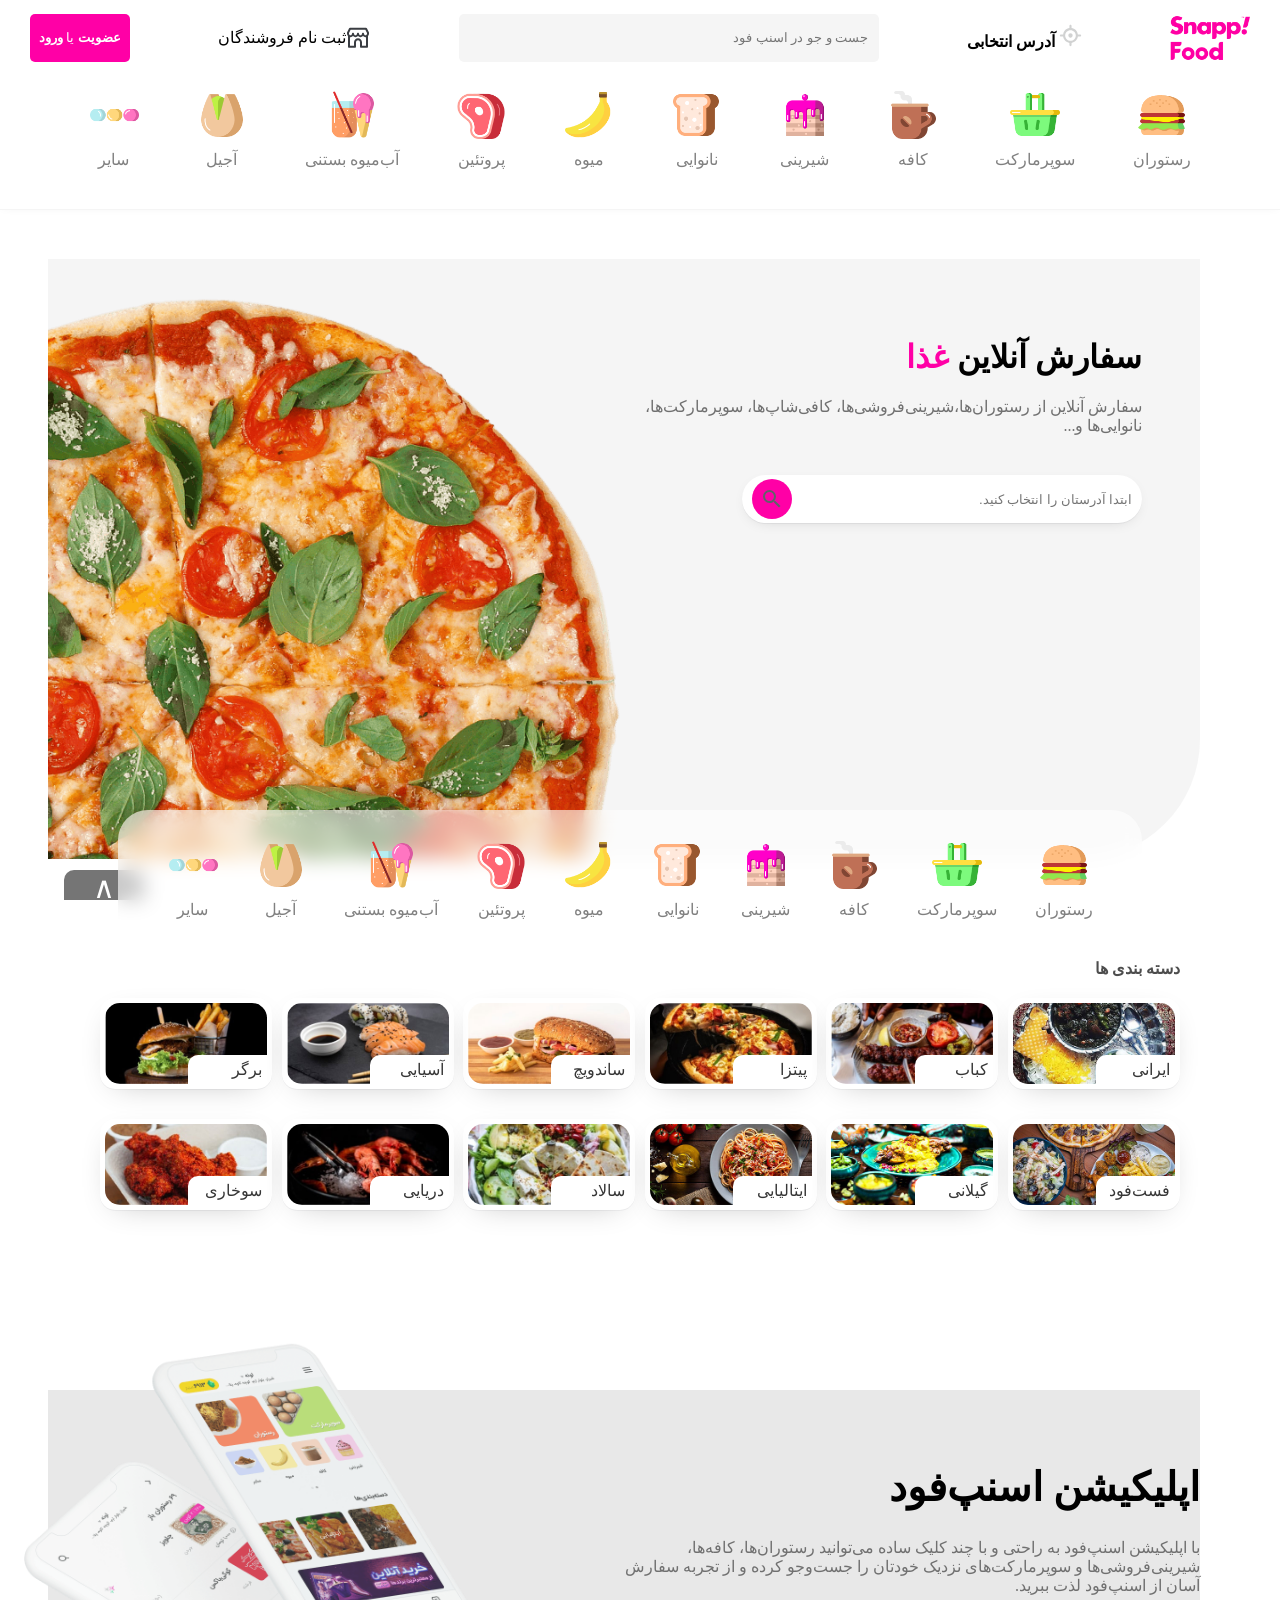
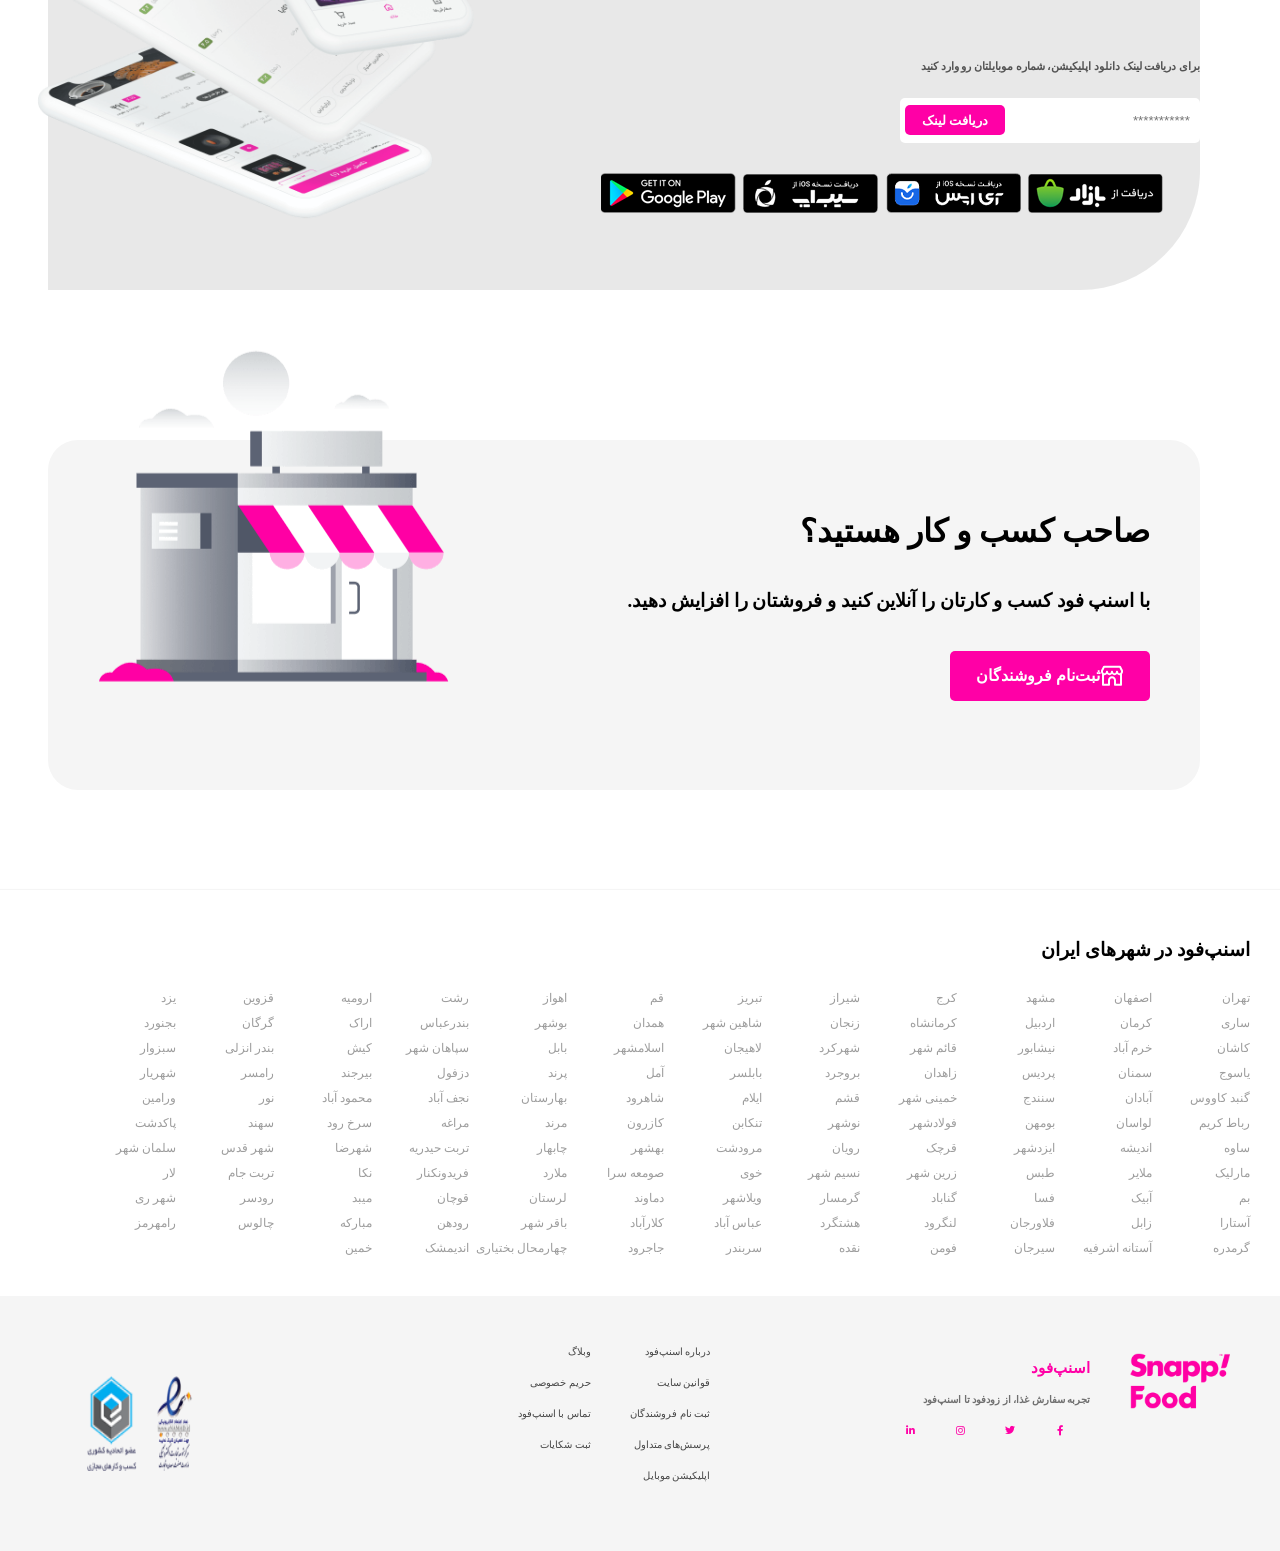
==== website 9/index.html @ 9bc2c4a6 "snap  food" ====
<html>
<head>
    <title>snap food</title>
    <meta charset="UTF-8">
    <meta http-equiv="X-UA-Compatible" content="IE=edge">
    <meta name="keywords" content="food, delivery, resturant, fastfood, fruits, nut, order">
    <meta name="viewport" content="width=device-width, initial-scale=1.0">
    <link type="text/css" rel="stylesheet" href="style.css">
    <link rel="stylesheet" type="text/css" href="https://cdnjs.cloudflare.com/ajax/libs/font-awesome/5.15.1/css/all.min.css">
</head>

<body> 
    <div id="website">
        <!--part one-->
        <div class="header">

            <div class="header-top">
                <a href=""><img src="images/logo.png" style="width: 80px;"></a>

                <div style="align-items: center;">
                    <svg width="23px" height="23px" viewBox="0 0 18 18" fill="rgba(24,28,32,0.2)">
                        <path d="M3.22582 9.83268H1.50008C1.03984 9.83268 0.666748 9.45959 0.666748 8.99935C0.666748 8.53911 1.03984 8.16602 1.50008 8.16602H3.22582C3.59125 5.61127 5.61201 3.59052 8.16675 3.22509V1.49935C8.16675 1.03911 8.53984 0.666016 9.00008 0.666016C9.46032 0.666016 9.83342 1.03911 9.83342 1.49935V3.22509C12.3882 3.59052 14.4089 5.61127 14.7743 8.16602H16.5001C16.9603 8.16602 17.3334 8.53911 17.3334 8.99935C17.3334 9.45959 16.9603 9.83268 16.5001 9.83268H14.7743C14.4089 12.3874 12.3882 14.4082 9.83342 14.7736V16.4993C9.83342 16.9596 9.46032 17.3327 9.00008 17.3327C8.53984 17.3327 8.16675 16.9596 8.16675 16.4993V14.7736C5.61201 14.4082 3.59125 12.3874 3.22582 9.83268ZM9.00008 13.166C11.3013 13.166 13.1667 11.3005 13.1667 8.99935C13.1667 6.69816 11.3013 4.83268 9.00008 4.83268C6.69889 4.83268 4.83342 6.69816 4.83342 8.99935C4.83342 11.3005 6.69889 13.166 9.00008 13.166ZM9.00008 10.666C8.07961 10.666 7.33342 9.91982 7.33342 8.99935C7.33342 8.07887 8.07961 7.33268 9.00008 7.33268C9.92056 7.33268 10.6667 8.07887 10.6667 8.99935C10.6667 9.91982 9.92056 10.666 9.00008 10.666Z"></path>
                    </svg>
                    <b>آدرس انتخابی</b>
                </div>

                <div class="search">
                    <input type="text" placeholder="جست ‌و جو در اسنپ‌ فود">
                </div>

                <div class="request">
                    <svg width="24" height="26" viewBox="0 0 24 26" fill="#3A3D42" xmlns="http://www.w3.org/2000/svg">
                        <path fill-rule="evenodd" clip-rule="evenodd"d="M3.10557 3.22149C3.27497 2.8827 3.62123 2.6687 4 2.6687H19.9987C20.3773 2.6687 20.7235 2.88259 20.893 3.22125L22.8943 7.22124C22.9638 7.36016 23 7.51336 23 7.6687V8.6687C23 9.62235 22.6186 10.4869 22 11.1182V21.6687C22 22.221 21.5523 22.6687 21 22.6687H15C14.4477 22.6687 14 22.221 14 21.6687V17.1687C14 16.0641 13.1046 15.1687 12 15.1687C10.8954 15.1687 10 16.0641 10 17.1687V21.6687C10 22.221 9.55229 22.6687 9 22.6687H3C2.44772 22.6687 2 22.221 2 21.6687V11.1182C1.38141 10.4869 1 9.62235 1 8.6687V7.6687C1 7.51345 1.03615 7.36034 1.10557 7.22149L3.10557 3.22149ZM4 12.1333V20.6687H8V17.1687C8 14.9596 9.79086 13.1687 12 13.1687C14.2091 13.1687 16 14.9596 16 17.1687V20.6687H20V12.1333C19.8367 12.1566 19.6698 12.1687 19.5 12.1687C18.5207 12.1687 17.6353 11.7665 17 11.1182C16.3647 11.7665 15.4793 12.1687 14.5 12.1687C13.5207 12.1687 12.6353 11.7665 12 11.1182C11.3647 11.7665 10.4793 12.1687 9.5 12.1687C8.52065 12.1687 7.63526 11.7665 7 11.1182C6.36474 11.7665 5.47935 12.1687 4.5 12.1687C4.33024 12.1687 4.1633 12.1566 4 12.1333ZM21 7.90491V8.6687C21 9.49713 20.3284 10.1687 19.5 10.1687C18.6716 10.1687 18 9.49713 18 8.6687C18 8.11642 17.5523 7.6687 17 7.6687C16.4477 7.6687 16 8.11642 16 8.6687C16 9.49713 15.3284 10.1687 14.5 10.1687C13.6716 10.1687 13 9.49713 13 8.6687C13 8.11642 12.5523 7.6687 12 7.6687C11.4477 7.6687 11 8.11642 11 8.6687C11 9.49713 10.3284 10.1687 9.5 10.1687C8.67157 10.1687 8 9.49713 8 8.6687C8 8.11642 7.55228 7.6687 7 7.6687C6.44772 7.6687 6 8.11642 6 8.6687C6 9.49713 5.32843 10.1687 4.5 10.1687C3.67157 10.1687 3 9.49713 3 8.6687V7.90477L4.61803 4.6687H19.3808L21 7.90491Z"></path>                        </svg>
                    ثبت‌ نام فروشندگان  
                </div>

                <div class="user">
                    <button>
                        <b>عضویت</b> یا <b>ورود</b>
                    </button>
                </div>
            </div>

            <div class="header-bottom">
                <div class="item">
                    <img src="images/burger.png" alt="burger">
                    <a href=""> رستوران</a>
                </div>

                <div class="item">
                    <img src="images/supermarket.png" alt="supermarket">
                    <a href="">سوپرمارکت</a>
                </div>

                <div class="item">
                    <img src="images/coffee.png" alt="coffee">
                    <a href="">کافه</a>
                </div>

                <div class="item">
                    <img src="images/cake.png" alt="cake">
                    <a href="">شیرینی‌</a>
                </div>

                <div class="item">
                    <img src="images/bread.png" alt="bread">
                    <a href="">نانوایی</a>
                </div>

                <div class="item">
                    <img src="images/fruit.png" alt="fruit">
                    <a href="">میوه</a>
                </div>

                <div class="item">
                    <img src="images/meat.png" alt="protein">
                    <a href="">پروتئین</a>
                </div>

                <div class="item">
                    <img src="images/icecream.png" alt="juice and icecream">
                    <a href="">آب‌میوه‌‌ بستنی</a>
                </div>

                <div class="item">
                    <img src="images/nuts.png" alt="nuts">
                    <a href="">آجیل</a>
                </div>

                <div class="item">
                    <img src="images/others.png" alt="others">
                    <a href="">سایر</a>
                </div>
            </div>
        </div>

        <!--part two-->
        <div class="part-two">

            <div class="part-two-txt">
                <div class="title">
                    <h1> سفارش آنلاین <b style="color: #ff00a6;">غذا</b> </h1>
                </div>

                <div class="description">
                    سفارش آنلاین از رستوران‌ها،‌شیرینی‌فروشی‌ها، کافی‌شاپ‌ها،
                    سوپرمارکت‌ها،‌ نانوایی‌ها و...
                </div>

                <div class="input-address">
                    <input type="text" placeholder="ابتدا آدرستان را انتخاب کنید.">
                    <button class="search-btn">
                        <svg xmlns="http://www.w3.org/2000/svg" width="24" height="24" fill="#5F6368">
                            <path d="M15.5 14h-.79l-.28-.27A6.471 6.471 0 0 0 16 9.5 6.5 6.5 0 1 0 9.5 16c1.61 0 3.09-.59 4.23-1.57l.27.28v.79l5 4.99L20.49 19l-4.99-5zm-6 0C7.01 14 5 11.99 5 9.5S7.01 5 9.5 5 14 7.01 14 9.5 11.99 14 9.5 14z"/>
                        </svg>
                    </button>
                </div>

                <div class="sec header-bottom">
                    <div class="item">
                        <img src="images/burger.png" alt="burger">
                        <a href="">رستوران</a>
                    </div>

                    <div class="item">
                        <img src="images/supermarket.png" alt="supermarket">
                        <a href="">سوپرمارکت</a>
                    </div>

                    <div class="item">
                        <img src="images/coffee.png" alt="coffee">
                        <a href="">کافه</a>
                    </div>

                    <div class="item">
                        <img src="images/cake.png" alt="cake">
                        <a href="">شیرینی‌</a>
                    </div>

                    <div class="item">
                        <img src="images/bread.png" alt="bread">
                        <a href="">نانوایی</a>
                    </div>

                    <div class="item">
                        <img src="images/fruit.png" alt="fruit">
                        <a href="">میوه</a>
                    </div>

                    <div class="item">
                        <img src="images/meat.png" alt="protein">
                        <a href="">پروتئین</a>
                    </div>

                    <div class="item">
                        <img src="images/icecream.png" alt="juice and icecream">
                        <a href="">آب‌میوه‌‌ بستنی</a>
                    </div>

                    <div class="item">
                        <img src="images/nuts.png" alt="nuts">
                        <a href="">آجیل</a>
                    </div>

                    <div class="item">
                        <img src="images/others.png" alt="others">
                        <a href="">سایر</a>
                    </div>
                </div>
            </div>
            
            <div class="part-two-pic">
                <img src="images/pizza.png">
            </div>

        </div>

        <!--part three-->
        <div>
            <div class="category"> <b>دسته بندی ها </b> </div>

            <div class="food-menu">

                <a href="#" class="food">
                    <img src="images/website_image_irani_1.jpeg" alt="irani">
                    <div class="food-name"> ایرانی </div>
                </a>
            
                <a href="#" class="food">
                    <img src="images/website_image_kebab_1.jpeg" alt="kebab">
                    <div class="food-name"> کباب </div>
                </a>
            
                <a href="#" class="food">
                    <img src="images/website_image_pizza_1.jpeg" alt="pizza">
                    <div class="food-name"> پیتزا </div>
                </a>
            
                <a href="#" class="food">
                    <img src="images/website_image_sandwich_1.jpeg" alt="sandwich">
                    <div class="food-name"> ساندویچ </div>
                </a>
            
                <a href="#" class="food">
                    <img src="images/website_image_asian_1.jpeg" alt="asian">
                    <div class="food-name"> آسیایی </div>
                </a>
            
                <a href="#" class="food">
                    <img src="images/website_image_burger_1.jpeg" alt="burger">
                    <div class="food-name"> برگر </div>
                </a>
            
                <a href="#" class="food">
                    <img src="images/website_image_fastfood_1.jpeg" alt="fastfood">
                    <div class="food-name"> فست‌فود </div>
                </a>
            
                <a href="#" class="food">
                    <img src="images/website_image_gilani_1.jpeg" alt="gilani">
                    <div class="food-name"> گیلانی </div>
                </a>
            
                <a href="#" class="food">
                    <img src="images/website_image_italy_1.jpeg" alt="italy">
                    <div class="food-name"> ایتالیایی </div>
                </a>

                <a href="#" class="food">
                    <img src="images/website_image_salad_1.jpeg" alt="salad">
                    <div class="food-name"> سالاد </div>
                </a>

                <a href="#" class="food">
                    <img src="images/website_image_seafood_1.jpeg" alt="seafood">
                    <div class="food-name"> دریایی </div>
                </a>

                <a href="#" class="food">
                    <img src="images/website_image_sokhari_1.jpeg" alt="sokhari">
                    <div class="food-name"> سوخاری </div>
                </a>

        </div>
        </div>

        <!--part four-->
        <div class="part-four">

            <div class="part-four-info">
                <div>
                    <h1 style="font-size: 40px;"> اپلیکیشن اسنپ‌فود </h1>
                </div>

                <div class="description">
                    با اپلیکیشن اسنپ‌فود به راحتی و با چند کلیک ساده می‌توانید رستوران‌ها، کافه‌ها، شیرینی‌فروشی‌ها و
                    سوپرمارکت‌های نزدیک خودتان را جست‌و‌جو کرده و از تجربه سفارش آسان از اسنپ‌فود لذت ببرید.
                </div>

                <div class="input-phone">
                    <h6 style="color: rgb(82, 82, 82);"> <b>برای دریافت لینک دانلود اپلیکیشن، شماره موبایلتان رو وارد کنید</b> </h6>
                    <div class="phone-number">
                        <input type="text" placeholder="***********">
                        <button class="link-btn">
                            <b> دریافت لینک </b>
                        </button>
                    </div>
                </div>

                <div class="download-from">
                    <a href="#"><img src="images/bazaar.png"></a>
                    <a href="#"><img src="images/iapps.png"></a>
                    <a href="#"><img src="images/siib.png"></a>
                    <a href="#"><img src="images/googleplay.png"></a>
                </div>
            </div>

            <div class="phone-pic">
                <img src="images/img_app_mockup.png">
            </div>

        </div>
  
        <!--part five-->
        <div class="part-five">
            <div class="part-five-info">
                <h1> صاحب کسب و کار هستید؟ </h1>
                <h3> با اسنپ فود کسب و کارتان را آنلاین کنید و فروشتان را افزایش دهید. </h3>
                <button>
                    <svg width="24" height="26" viewBox="0 0 24 26" fill="#fff" xmlns="http://www.w3.org/2000/svg">
                        <path fill-rule="evenodd" clip-rule="evenodd"
                            d="M3.10557 3.22149C3.27497 2.8827 3.62123 2.6687 4 2.6687H19.9987C20.3773 2.6687 20.7235 2.88259 20.893 3.22125L22.8943 7.22124C22.9638 7.36016 23 7.51336 23 7.6687V8.6687C23 9.62235 22.6186 10.4869 22 11.1182V21.6687C22 22.221 21.5523 22.6687 21 22.6687H15C14.4477 22.6687 14 22.221 14 21.6687V17.1687C14 16.0641 13.1046 15.1687 12 15.1687C10.8954 15.1687 10 16.0641 10 17.1687V21.6687C10 22.221 9.55229 22.6687 9 22.6687H3C2.44772 22.6687 2 22.221 2 21.6687V11.1182C1.38141 10.4869 1 9.62235 1 8.6687V7.6687C1 7.51345 1.03615 7.36034 1.10557 7.22149L3.10557 3.22149ZM4 12.1333V20.6687H8V17.1687C8 14.9596 9.79086 13.1687 12 13.1687C14.2091 13.1687 16 14.9596 16 17.1687V20.6687H20V12.1333C19.8367 12.1566 19.6698 12.1687 19.5 12.1687C18.5207 12.1687 17.6353 11.7665 17 11.1182C16.3647 11.7665 15.4793 12.1687 14.5 12.1687C13.5207 12.1687 12.6353 11.7665 12 11.1182C11.3647 11.7665 10.4793 12.1687 9.5 12.1687C8.52065 12.1687 7.63526 11.7665 7 11.1182C6.36474 11.7665 5.47935 12.1687 4.5 12.1687C4.33024 12.1687 4.1633 12.1566 4 12.1333ZM21 7.90491V8.6687C21 9.49713 20.3284 10.1687 19.5 10.1687C18.6716 10.1687 18 9.49713 18 8.6687C18 8.11642 17.5523 7.6687 17 7.6687C16.4477 7.6687 16 8.11642 16 8.6687C16 9.49713 15.3284 10.1687 14.5 10.1687C13.6716 10.1687 13 9.49713 13 8.6687C13 8.11642 12.5523 7.6687 12 7.6687C11.4477 7.6687 11 8.11642 11 8.6687C11 9.49713 10.3284 10.1687 9.5 10.1687C8.67157 10.1687 8 9.49713 8 8.6687C8 8.11642 7.55228 7.6687 7 7.6687C6.44772 7.6687 6 8.11642 6 8.6687C6 9.49713 5.32843 10.1687 4.5 10.1687C3.67157 10.1687 3 9.49713 3 8.6687V7.90477L4.61803 4.6687H19.3808L21 7.90491Z">
                        </path>
                    </svg>
                    <h3> ثبت‌نام فروشندگان </h3>
                </button>
            </div>

            <div class="part-five-pic">
                <img src="images/vendor_pic.png">
            </div>
        </div>

        <!--part six-->
        <div class="part-six">
            <div class="part-six-title">
                <h3> اسنپ‌فود در شهرهای ایران </h3>
            </div>

            <div class="cities">
                <a href="#" class="city">تهران</a>
                <a href="#" class="city">اصفهان</a>
                <a href="#" class="city">مشهد</a>
                <a href="#" class="city">کرج</a>
                <a href="#" class="city">شیراز</a>
                <a href="#" class="city">تبریز</a>
                <a href="#" class="city">قم</a>
                <a href="#" class="city">اهواز</a>
                <a href="#" class="city">رشت</a>
                <a href="#" class="city">ارومیه</a>
                <a href="#" class="city">قزوین</a>
                <a href="#" class="city">یزد</a>
                <a href="#" class="city">ساری</a>
                <a href="#" class="city">کرمان</a>
                <a href="#" class="city">اردبیل</a>
                <a href="#" class="city">کرمانشاه</a>
                <a href="#" class="city">زنجان</a>
                <a href="#" class="city">شاهین شهر</a>
                <a href="#" class="city">همدان</a>
                <a href="#" class="city">بوشهر</a>
                <a href="#" class="city">بندرعباس</a>
                <a href="#" class="city">اراک</a>
                <a href="#" class="city">گرگان</a>
                <a href="#" class="city">بجنورد</a>
                <a href="#" class="city">کاشان</a>
                <a href="#" class="city">خرم آباد</a>
                <a href="#" class="city">نیشابور</a>
                <a href="#" class="city">قائم‌ شهر</a>
                <a href="#" class="city">شهرکرد</a>
                <a href="#" class="city">لاهیجان</a>
                <a href="#" class="city">اسلامشهر</a>
                <a href="#" class="city">بابل</a>
                <a href="#" class="city">سپاهان شهر</a>
                <a href="#" class="city">کیش</a>
                <a href="#" class="city">بندر انزلی</a>
                <a href="#" class="city">سبزوار</a>
                <a href="#" class="city">یاسوج</a>
                <a href="#" class="city">سمنان</a>
                <a href="#" class="city">پردیس</a>
                <a href="#" class="city">زاهدان</a>
                <a href="#" class="city">بروجرد</a>
                <a href="#" class="city">بابلسر</a>
                <a href="#" class="city">آمل</a>
                <a href="#" class="city">پرند</a>
                <a href="#" class="city">دزفول</a>
                <a href="#" class="city">بیرجند</a>
                <a href="#" class="city">رامسر</a>
                <a href="#" class="city">شهریار</a>
                <a href="#" class="city">گنبد کاووس</a>
                <a href="#" class="city">آبادان</a>
                <a href="#" class="city">سنندج</a>
                <a href="#" class="city">خمینی شهر</a>
                <a href="#" class="city">قشم</a>
                <a href="#" class="city">ایلام</a>
                <a href="#" class="city">شاهرود</a>
                <a href="#" class="city">بهارستان</a>
                <a href="#" class="city">نجف آباد</a>
                <a href="#" class="city">محمود آباد</a>
                <a href="#" class="city">نور</a>
                <a href="#" class="city">ورامین</a>
                <a href="#" class="city">رباط کریم</a>
                <a href="#" class="city">لواسان</a>
                <a href="#" class="city">بومهن</a>
                <a href="#" class="city">فولادشهر</a>
                <a href="#" class="city">نوشهر</a>
                <a href="#" class="city">تنکابن</a>
                <a href="#" class="city">کازرون</a>
                <a href="#" class="city">مرند</a>
                <a href="#" class="city">مراغه</a>
                <a href="#" class="city">سرخ رود</a>
                <a href="#" class="city">سهند</a>
                <a href="#" class="city">پاکدشت</a>
                <a href="#" class="city">ساوه</a>
                <a href="#" class="city">اندیشه</a>
                <a href="#" class="city">ایزدشهر</a>
                <a href="#" class="city">قرچک</a>
                <a href="#" class="city">رویان</a>
                <a href="#" class="city">مرودشت</a>
                <a href="#" class="city">بهشهر</a>
                <a href="#" class="city">چابهار</a>
                <a href="#" class="city">تربت حیدریه</a>
                <a href="#" class="city">شهرضا</a>
                <a href="#" class="city">شهر قدس</a>
                <a href="#" class="city">سلمان شهر</a>
                <a href="#" class="city">مارلیک</a>
                <a href="#" class="city">ملایر</a>
                <a href="#" class="city">طبس</a>
                <a href="#" class="city">زرین شهر</a>
                <a href="#" class="city">نسیم شهر</a>
                <a href="#" class="city">خوی</a>
                <a href="#" class="city">صومعه سرا</a>
                <a href="#" class="city">ملارد</a>
                <a href="#" class="city">فریدونکنار</a>
                <a href="#" class="city">نکا</a>
                <a href="#" class="city">تربت جام</a>
                <a href="#" class="city">لار</a>
                <a href="#" class="city">بم</a>
                <a href="#" class="city">آبیک</a>
                <a href="#" class="city">فسا</a>
                <a href="#" class="city">گناباد</a>
                <a href="#" class="city">گرمسار</a>
                <a href="#" class="city">ویلاشهر</a>
                <a href="#" class="city">دماوند</a>
                <a href="#" class="city">لرستان</a>
                <a href="#" class="city">قوچان</a>
                <a href="#" class="city">میبد</a>
                <a href="#" class="city">رودسر</a>
                <a href="#" class="city">شهر ری</a>
                <a href="#" class="city">آستارا</a>
                <a href="#" class="city">زابل</a>
                <a href="#" class="city">فلاورجان</a>
                <a href="#" class="city">لنگرود</a>
                <a href="#" class="city">هشتگرد</a>
                <a href="#" class="city">عباس آباد</a>
                <a href="#" class="city">کلارآباد</a>
                <a href="#" class="city">باقر شهر</a>
                <a href="#" class="city">رودهن</a>
                <a href="#" class="city">مبارکه</a>
                <a href="#" class="city">چالوس</a>
                <a href="#" class="city">رامهرمز</a>
                <a href="#" class="city">گرمدره</a>
                <a href="#" class="city">آستانه اشرفیه</a>
                <a href="#" class="city">سیرجان</a>
                <a href="#" class="city">فومن</a>
                <a href="#" class="city">نقده</a>
                <a href="#" class="city">سربندر</a>
                <a href="#" class="city">جاجرود</a>
                <a href="#" class="city">چهارمحال بختیاری</a>
                <a href="#" class="city">اندیمشک</a>
                <a href="#" class="city">خمین</a>
            </div>
        </div>

        <!--part seven-->
        <footer>
            <div class="footer-one">
                <div id="logo">
                    <img src="images/logo.png" width="100px">
                </div>
                <div class="social-links">
                    <h2>اسنپ‌فود</h2>
                    <h4 style="margin-top: 5px; margin-bottom: 20px;">تجربه سفارش غذا، از زودفود تا اسنپ‌فود</h4>
                    <div style="display: flex;">
                        <a href="#"><i class="fab fa-facebook-f"></i></a>
                        <a href="#"><i class="fab fa-twitter"></i></a>
                        <a href="#"><i class="fab fa-instagram"></i></a>
                        <a href="#"><i class="fab fa-linkedin-in"></i></a>
                    </div>
                </div>
            </div>

            <div class="footer-two">
                <a href="#" class="footer-item">درباره اسنپ‌فود</a>
                <a href="#" class="footer-item">وبلاگ</a>
                <a href="#" class="footer-item">قوانین سایت</a>
                <a href="#" class="footer-item">حریم خصوصی</a>
                <a href="#" class="footer-item">ثبت نام فروشندگان</a>
                <a href="#" class="footer-item">تماس با اسنپ‌فود</a>
                <a href="#" class="footer-item">پرسش‌های متداول</a>
                <a href="#" class="footer-item">ثبت شکایات</a>
                <a href="#" class="footer-item">اپلیکیشن موبایل</a>
            </div>

            <div class="footer-three">
                <img src="images/enamad.png">
                <img src="images/senf.png">
            </div>
        </footer>


        <div class="scroll">
            <span class="material-icons"> &#8743; </span>
        </div>
       
    </div>
</body>
---- website 9/style.css ----
@import url('https://fonts.googleapis.com/css2?family=Poppins:wght@300;400;500;600;700&display=swap');

body
{
    margin: 0;
    background-color:white;
    direction: rtl;
}

a
{
    display: block;
	text-decoration: none;
}

.website
{
    display: flex;
    flex-direction: column;
    align-items: center;
    width: 100%;
}

/* part one */

.header
{
    display: flex;
    flex-direction: column;
    width: 100%;
    box-shadow: whitesmoke 0px 1px 0px, whitesmoke 0px 2px 8px -2px;
    box-sizing: border-box;
    padding: 10px 30px;
}

.header-top
{
    display: flex;
    justify-content: space-between;
    align-items: center;
    width: 100%;
    height: 50px;
    flex-wrap: wrap;
}

.search input
{
    width: 420px;
    height: 48px;
    border: 0;
    border-radius: 5px;
    background-color: #f5f5f5;
    box-sizing: border-box;
    padding: 10px;
}

.request
{
    display: flex;
    align-items: center;
}

.user button
{
    width: 100px;
    background-color: #ff00a6;
    color: white;
    border: 0;
    border-radius: 5px;
    height: 48px;
}

.header-bottom
{
    display: flex;
    flex-wrap: wrap;
    justify-content: space-around;
    padding: 30px;
    color: grey;
}

.header-bottom a
{
    margin: 0px;
    color: gray;
}

.item
{
    display: flex;
    flex-direction: column;
    align-items: center;
}

.item img
{
    width: 50px;
    margin-bottom: 10px;
}

/* part two */

.part-two
{
    display: flex;
    width: 90%;
    height: 600px;
    justify-content: flex-end;
    background-color: #f5f5f5f5;
    border-radius: 0 0 120px 0;
    margin-top: 50px;
    margin-right: 80px;
    overflow: hidden;
}

.part-two-pic
{
    display: flex;
    width: 50%;
}

.sec
{
    width: 80%;
    height: 140px;
    background-color: rgba(255, 255, 255, 0.6);
    z-index: 1;
    position: absolute;
    top: 90%;
    border-radius: 30px;
    backdrop-filter: blur(10px);
   -webkit-backdrop-filter: blur(10px);
    box-sizing: border-box;
}

.part-two-txt
{
    display: flex;
    width: 50%;
    height: 100%;
    align-items: flex-start;
    flex-direction: column;
    justify-content: flex-start;
    margin-right: 5%;
    margin-top: 5%;
}

.part-two-pic img
{  margin-top: 30px; }

.part-two-txt .description
{
    color: #707070;
    margin-bottom: 40px;
}

.input-address
{
    display: flex;
    width: 100%;
    align-items: center;
}

.input-address input
{
    width: 400px;
    height: 48px;
    border: 0;
    border-radius: 24px;
    background-color: #fff;
    box-sizing: border-box;
    padding: 10px;
    margin-left: -50px;
    box-shadow: rgb(58 61 66 / 6%) 0px 1px 0px, rgb(0 0 0 / 20%) 0px 4px 16px -8px;
}

.search-btn
{
    width: 40px;
    height: 40px;
    background-color: #ff00a6;
    color: white;
    border: 0px;
    border-radius: 20px;
    padding: 8px;
}

/* part three */

.category
{
    color: rgb(77, 77, 77);
    padding-top: 100px;
    padding-right: 100px;
    padding-bottom: 20px;
}

.food-menu
{
    display: flex;
    flex-wrap: wrap;
    padding: 100px;
    padding-top: 0px;
    justify-content: space-between;
}

.food-menu .food
{
    display: flex;
    width: 15%;
    position: relative;
    padding: 5px;
    border-radius: 15px;
    margin-bottom: 30px;
    box-shadow: rgb(58 61 66 / 6%) 0px 1px 0px, rgb(0 0 0 / 30%) 0px 8px 32px -16px;
}

.food-menu .food-name
{
    color: rgb(54, 54, 54);
    display: flex;
    justify-content: space-between;
    text-align: center;
    width: 40%;
    position: absolute;
    bottom: 5px;
    padding: 5px;
    background-color:white;
    border-radius: 10px 0 10px 0;
}

.food-menu .food img
{
    width: 100%;
    border-radius: 15px;
}

/* part four */

.part-four
{
    display: flex;
    width: 90%;
    height: 500px;
    justify-content: flex-end;
    background-color: rgba(228, 228, 228, 0.829);
    border-radius: 0 0 120px 0;
    margin-right: 80px;
    margin-top: 50px;
}

.phone-pic
{
    width: 50%;
}

.phone-pic img
{
    transform: translateY(-30%);
    width: 450px;
    margin-right: 150px;
    margin-top: 55px;
}

.part-four-info
{
    display: flex;
    width: 50%;
    height: 100%;
    align-items: flex-start;
    flex-direction: column;
    justify-content: center;
    margin-right: 5%;
}

.part-four-info .description
{
    color: #707070;
    margin-bottom: 40px;  
    word-wrap: break-word;
}

.phone-number
{
    display: flex;
}


.input-phone input
{
    width: 300px;
    height: 45px;
    border: 0;
    border-radius: 5px;
    background-color: white;
    box-sizing: border-box;
    padding: 10px;
    margin-left: -105px;
}

.part-four .link-btn
{
    width: 100px;
    height: 30px;
    background-color: #ff00a6;
    color: white;
    border: 0px;
    border-radius: 5px;
    padding: 5px;
    margin-top: 7px;
}

.input-phone
{
    display: flex;
    width: 100%;
    flex-direction: column;
}

.input-phone span
{
    margin-top: 30px;
    display: flex;
    align-items: center;
}

.download-from
{
    display: flex;
    width: 100%;
    justify-content:space-evenly;
    margin: 30px;
}

/* part five */

.part-five
{
    display: flex;
    width: 90%;
    background-color: rgb(245, 245, 245);
    height: 350px;
    padding: 50px;
    border-radius: 30px;
    box-sizing: border-box;
    margin: 100px;
    margin-right: 80px;
    margin-top: 150px;

}

.part-five-info
{
    display: flex;
    flex-direction: column;
    width: 50%;
}

.part-five-info button
{
    display: flex;
    align-items: center;
    justify-content: center;
    border: 0;
    border-radius: 5px;
    width: 200px;
    height: 50px;
    background-color: #ff00a6;
    color:white;
    margin-top: 20px;
}

.part-five-pic
{
    width: 50%;
    text-align: left;
}

.part-five-pic img
{
    transform: translateY(-30%);
    margin-top: -40px;
}

/* part six */

.part-six
{
    display: flex;
    flex-direction: column;
    padding: 30px;
    box-shadow: whitesmoke 0px 1px 1px 2px;
}

.part-six h3
{
    margin-bottom: 30px;
}

.cities
{
    display: flex;
    align-items: center;
    justify-content: flex-start;
    flex-wrap: wrap;
}

.city
{
    font-size: 12px;
    color: #9d9d9d;
    width: 8%;
    padding-bottom: 10px;
}

/* part seven */

footer
{
    display: flex;
    width: 100%;
    background-color: #f5f5f5;
    color: #707070;
    font-size: 10px;
}

.footer-one
{
    display: flex;
    flex-direction: row;
    width: 33%;
    padding: 50px;
}

.social-links
{
    display: flex;
    flex-direction: column;
    width: 70%;
    padding-right: 40px;
}

.social-links h2
{
    color: #ff00a6;
}

.social-links a
{
	display: inline-block;
	height: 40px;
	width: 40px;
	margin:0 10px 10px 0;
	text-align: center;
	line-height: 40px;
	border-radius: 50%;
	color: #ff00a6;
	transition: all 0.5s ease;
}

.social-links a:hover
{
    color: white;
	background-color: #ff00a6;
    opacity: 0.5;
}

.footer-two
{
    display: flex;
    width: 33%;
    padding: 50px;
    margin-right: 80px;
    flex-wrap: wrap;
}

.footer-item
{
    color: rgb(70, 70, 70);
    width: 48%;
    margin-bottom: 20px;
}

.footer-three
{
    display: flex;
    width: 33.33%;
    padding: 80px;
    justify-content: flex-end;
}

.footer-three img
{
    width: 25%;
}

.scroll
{
    width: 80px;
    height: 30px;
    position: fixed;
    background-color:rgb(117, 117, 117);
    bottom: 0;
    left: 5%;
    border-radius: 10px 10px 0 0px;
    color: #fff;
    font-size: 30px;
    text-align: center;
}

/* responsive */

@media (max-width: 645px) {

    .header-top
    {
        display: none;
    }
    
    .header-bottom , .sec
    {
        height: 200px;
        top: 95%
    }

    .food-menu .food
    {
        width: 40%;
    }

    .part-four .phone-pic  ,   .part-five-pic ,    .download-from
    {
        display: none;
    }

    .part-six-title
    {
        text-align: center;
    }

    .city
    {
        width: 20%;
        text-align: center;
    }

    .footer-one #logo
    {
        display: none;
    }

    .footer-one
    {
        text-align: center;
    }

    .social-links a
    {
        width: 20px;
        height: 20px;
	    margin:0 5px 5px 0;
        line-height: 20px;
    }

    .footer-two .footer-item
    {
        width: 100%;
    }

    .footer-three img
    {
        display: none;;
    }
}
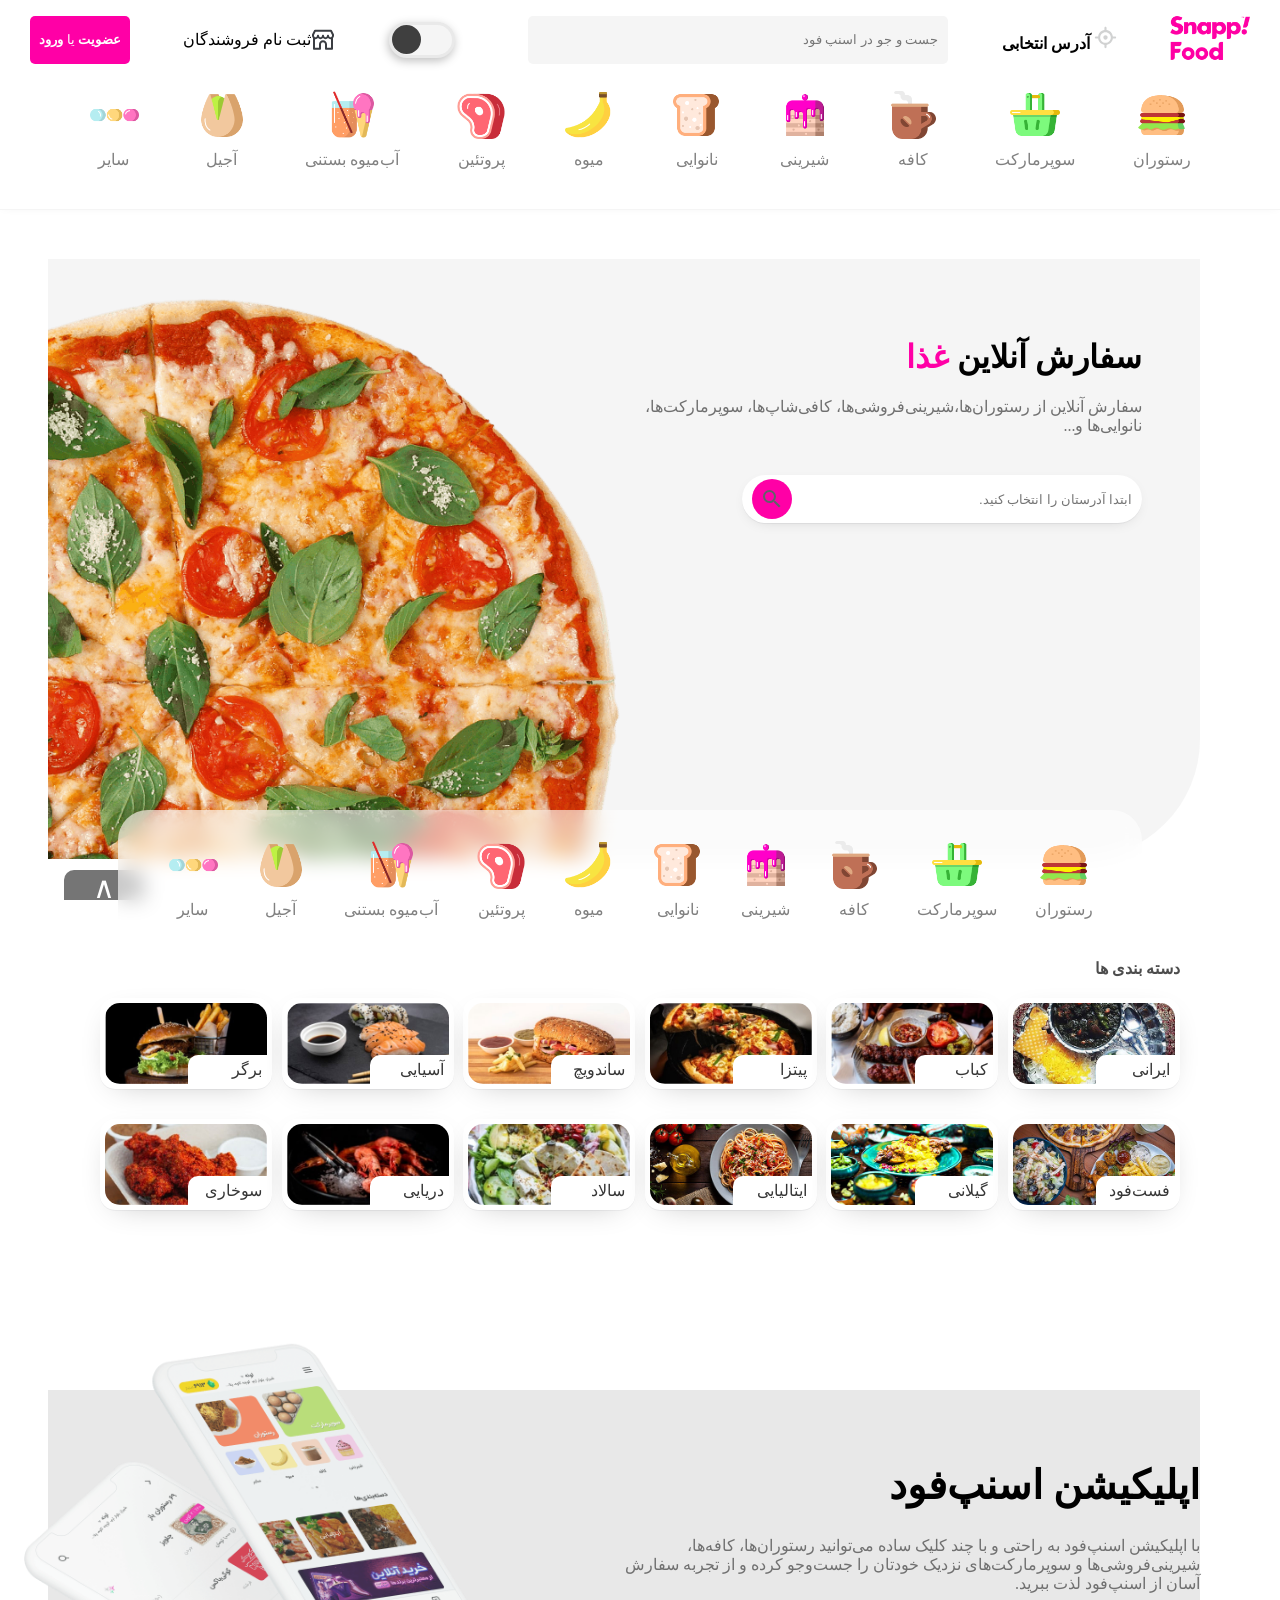
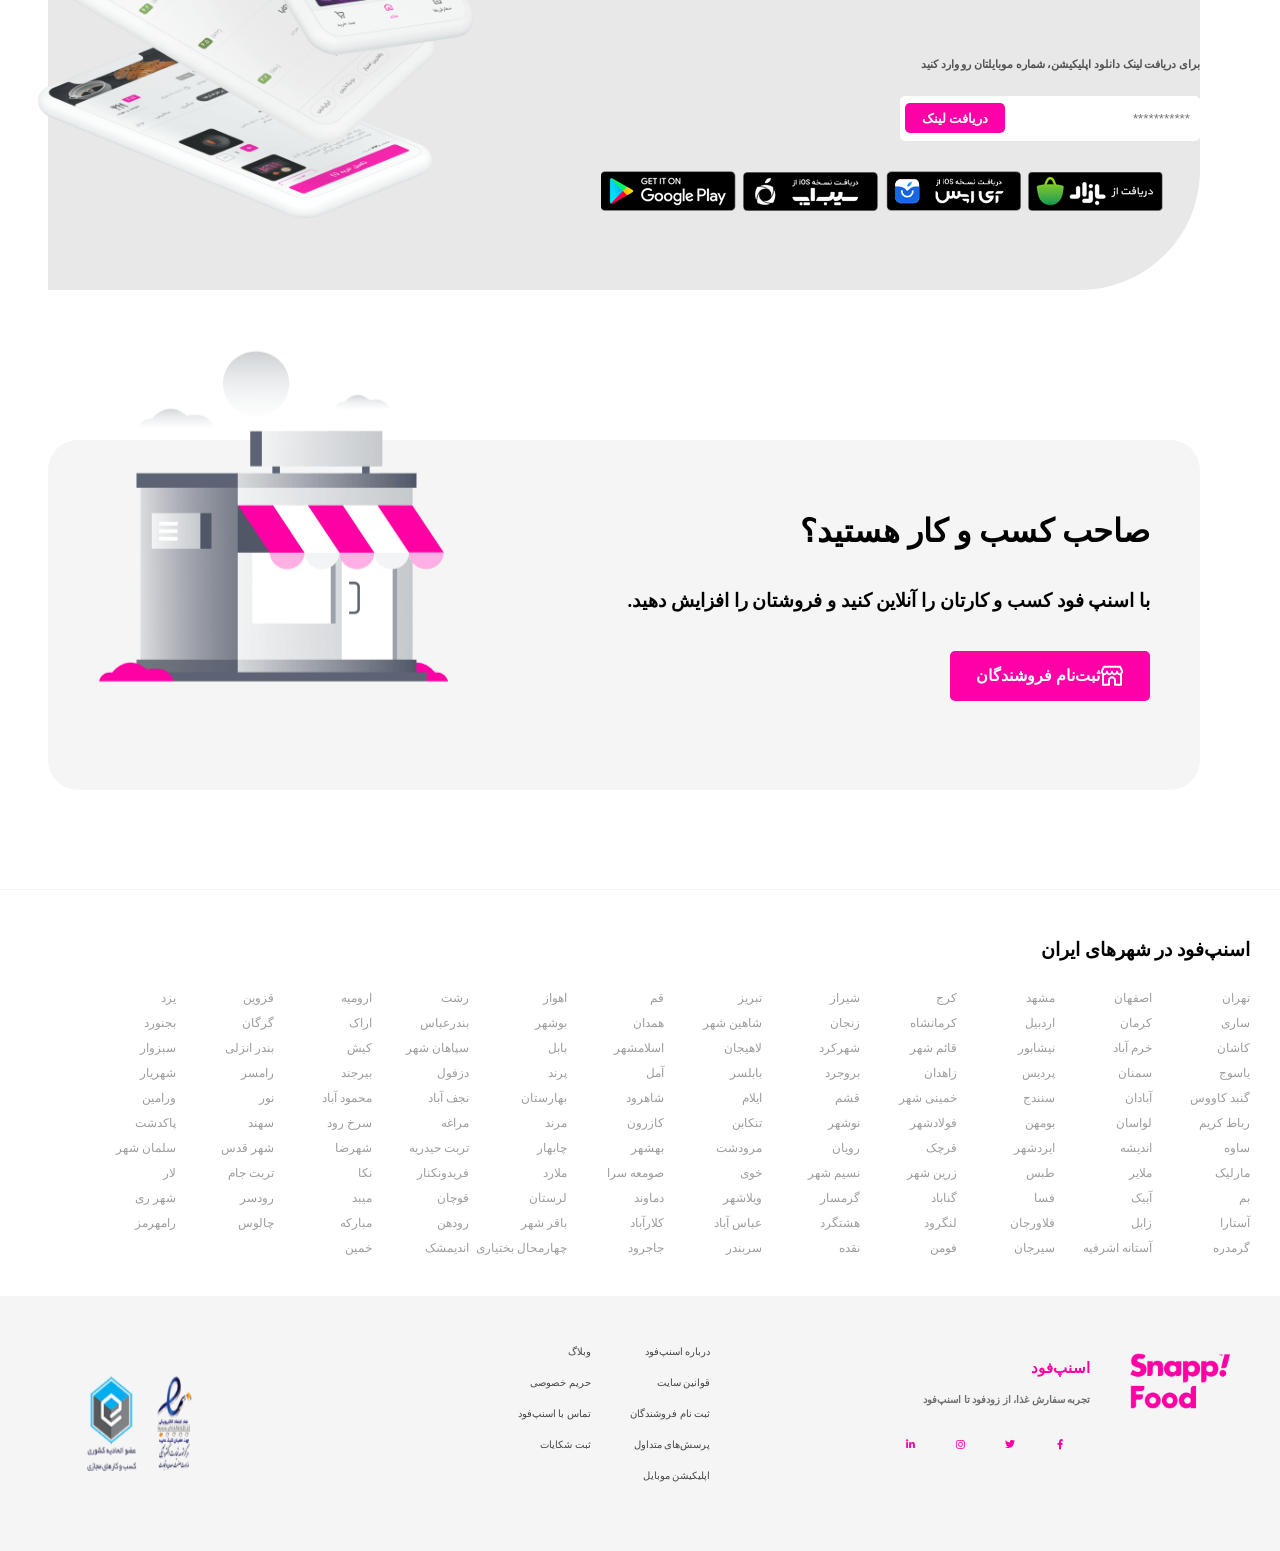
==== commit 2eb85ad7: "update" ====
--- a/website 9/index.html
+++ b/website 9/index.html
@@ -1,11 +1,11 @@
-<html>
+<!DOCTYPE html>
 <head>
     <title>snap food</title>
     <meta charset="UTF-8">
     <meta http-equiv="X-UA-Compatible" content="IE=edge">
     <meta name="keywords" content="food, delivery, resturant, fastfood, fruits, nut, order">
     <meta name="viewport" content="width=device-width, initial-scale=1.0">
-    <link type="text/css" rel="stylesheet" href="style.css">
+    <link type="text/css" rel="stylesheet" href="t9Style.css">
     <link rel="stylesheet" type="text/css" href="https://cdnjs.cloudflare.com/ajax/libs/font-awesome/5.15.1/css/all.min.css">
 </head>
 
@@ -27,6 +27,10 @@
                 <div class="search">
                     <input type="text" placeholder="جست ‌و جو در اسنپ‌ فود">
                 </div>
+
+                <div class="btn1_container">
+                    <span class="one"></span>
+                  </div>
 
                 <div class="request">
                     <svg width="24" height="26" viewBox="0 0 24 26" fill="#3A3D42" xmlns="http://www.w3.org/2000/svg">
@@ -483,4 +487,28 @@
         </div>
        
     </div>
+
+
+    <script>
+        var wb = document.getElementById("website");
+        const btn1_ctn = document.getElementsByClassName("btn1_container")[0];
+        const one = document.getElementsByClassName("one")[0];
+        var count = 0;
+        
+        btn1_ctn.addEventListener("click", () => 
+        {   count = count + 1; 
+            if ( count%2 == 1)
+            {
+                one.classList.toggle("inactive1");
+                document.body.style.backgroundColor = "black";
+                document.body.style.color = "darkgrey";
+            }
+            else 
+            {
+                one.classList.toggle("inactive1");
+                document.body.style.backgroundColor = "white";
+                document.body.style.color = "black";
+            }
+        });
+    </script>
 </body>
--- a/website 9/t9Style.css
+++ b/website 9/t9Style.css
@@ -0,0 +1,608 @@
+@import url('https://fonts.googleapis.com/css2?family=Poppins:wght@300;400;500;600;700&display=swap');
+
+body
+{
+    margin: 0;
+    background-color:white;
+    direction: rtl;
+}
+
+a
+{
+    display: block;
+	text-decoration: none;
+}
+
+.website
+{
+    display: flex;
+    flex-direction: column;
+    align-items: center;
+    width: 100%;
+}
+
+/* part one */
+
+.header
+{
+    display: flex;
+    flex-direction: column;
+    width: 100%;
+    box-shadow: whitesmoke 0px 1px 0px, whitesmoke 0px 2px 8px -2px;
+    box-sizing: border-box;
+    padding: 10px 30px;
+}
+
+.header-top
+{
+    display: flex;
+    justify-content: space-between;
+    align-items: center;
+    width: 100%;
+    height: 50px;
+    flex-wrap: wrap;
+}
+
+.search input
+{
+    width: 420px;
+    height: 48px;
+    border: 0;
+    border-radius: 5px;
+    background-color: #f5f5f5;
+    box-sizing: border-box;
+    padding: 10px;
+}
+
+.request
+{
+    display: flex;
+    align-items: center;
+}
+
+.user button
+{
+    width: 100px;
+    background-color: #ff00a6;
+    color: white;
+    border: 0;
+    border-radius: 5px;
+    height: 48px;
+}
+
+.header-bottom
+{
+    display: flex;
+    flex-wrap: wrap;
+    justify-content: space-around;
+    padding: 30px;
+    color: grey;
+}
+
+.header-bottom a
+{
+    margin: 0px;
+    color: gray;
+}
+
+.item
+{
+    display: flex;
+    flex-direction: column;
+    align-items: center;
+}
+
+.item img
+{
+    width: 50px;
+    margin-bottom: 10px;
+}
+
+/* part two */
+
+.part-two
+{
+    display: flex;
+    width: 90%;
+    height: 600px;
+    justify-content: flex-end;
+    background-color: #f5f5f5f5;
+    border-radius: 0 0 120px 0;
+    margin-top: 50px;
+    margin-right: 80px;
+    overflow: hidden;
+}
+
+.part-two-pic
+{
+    display: flex;
+    width: 50%;
+}
+
+.sec
+{
+    width: 80%;
+    height: 140px;
+    background-color: rgba(255, 255, 255, 0.6);
+    z-index: 1;
+    position: absolute;
+    top: 90%;
+    border-radius: 30px;
+    backdrop-filter: blur(10px);
+   -webkit-backdrop-filter: blur(10px);
+    box-sizing: border-box;
+}
+
+.part-two-txt
+{
+    display: flex;
+    width: 50%;
+    height: 100%;
+    align-items: flex-start;
+    flex-direction: column;
+    justify-content: flex-start;
+    margin-right: 5%;
+    margin-top: 5%;
+}
+
+.part-two-pic img
+{  margin-top: 30px; }
+
+.part-two-txt .description
+{
+    color: #707070;
+    margin-bottom: 40px;
+}
+
+.input-address
+{
+    display: flex;
+    width: 100%;
+    align-items: center;
+}
+
+.input-address input
+{
+    width: 400px;
+    height: 48px;
+    border: 0;
+    border-radius: 24px;
+    background-color: #fff;
+    box-sizing: border-box;
+    padding: 10px;
+    margin-left: -50px;
+    box-shadow: rgb(58 61 66 / 6%) 0px 1px 0px, rgb(0 0 0 / 20%) 0px 4px 16px -8px;
+}
+
+.search-btn
+{
+    width: 40px;
+    height: 40px;
+    background-color: #ff00a6;
+    color: white;
+    border: 0px;
+    border-radius: 20px;
+    padding: 8px;
+}
+
+/* part three */
+
+.category
+{
+    color: rgb(77, 77, 77);
+    padding-top: 100px;
+    padding-right: 100px;
+    padding-bottom: 20px;
+}
+
+.food-menu
+{
+    display: flex;
+    flex-wrap: wrap;
+    padding: 100px;
+    padding-top: 0px;
+    justify-content: space-between;
+}
+
+.food-menu .food
+{
+    display: flex;
+    width: 15%;
+    position: relative;
+    padding: 5px;
+    border-radius: 15px;
+    margin-bottom: 30px;
+    box-shadow: rgb(58 61 66 / 6%) 0px 1px 0px, rgb(0 0 0 / 30%) 0px 8px 32px -16px;
+}
+
+.food-menu .food-name
+{
+    color: rgb(54, 54, 54);
+    display: flex;
+    justify-content: space-between;
+    text-align: center;
+    width: 40%;
+    position: absolute;
+    bottom: 5px;
+    padding: 5px;
+    background-color:white;
+    border-radius: 10px 0 10px 0;
+}
+
+.food-menu .food img
+{
+    width: 100%;
+    border-radius: 15px;
+}
+
+/* part four */
+
+.part-four
+{
+    display: flex;
+    width: 90%;
+    height: 500px;
+    justify-content: flex-end;
+    background-color: rgba(228, 228, 228, 0.829);
+    border-radius: 0 0 120px 0;
+    margin-right: 80px;
+    margin-top: 50px;
+}
+
+.phone-pic
+{
+    width: 50%;
+}
+
+.phone-pic img
+{
+    transform: translateY(-30%);
+    width: 450px;
+    margin-right: 150px;
+    margin-top: 55px;
+}
+
+.part-four-info
+{
+    display: flex;
+    width: 50%;
+    height: 100%;
+    align-items: flex-start;
+    flex-direction: column;
+    justify-content: center;
+    margin-right: 5%;
+}
+
+.part-four-info .description
+{
+    color: #707070;
+    margin-bottom: 40px;  
+    word-wrap: break-word;
+}
+
+.phone-number
+{
+    display: flex;
+}
+
+
+.input-phone input
+{
+    width: 300px;
+    height: 45px;
+    border: 0;
+    border-radius: 5px;
+    background-color: white;
+    box-sizing: border-box;
+    padding: 10px;
+    margin-left: -105px;
+}
+
+.part-four .link-btn
+{
+    width: 100px;
+    height: 30px;
+    background-color: #ff00a6;
+    color: white;
+    border: 0px;
+    border-radius: 5px;
+    padding: 5px;
+    margin-top: 7px;
+}
+
+.input-phone
+{
+    display: flex;
+    width: 100%;
+    flex-direction: column;
+}
+
+.input-phone span
+{
+    margin-top: 30px;
+    display: flex;
+    align-items: center;
+}
+
+.download-from
+{
+    display: flex;
+    width: 100%;
+    justify-content:space-evenly;
+    margin: 30px;
+}
+
+/* part five */
+
+.part-five
+{
+    display: flex;
+    width: 90%;
+    background-color: rgb(245, 245, 245);
+    height: 350px;
+    padding: 50px;
+    border-radius: 30px;
+    box-sizing: border-box;
+    margin: 100px;
+    margin-right: 80px;
+    margin-top: 150px;
+
+}
+
+.part-five-info
+{
+    display: flex;
+    flex-direction: column;
+    width: 50%;
+}
+
+.part-five-info button
+{
+    display: flex;
+    align-items: center;
+    justify-content: center;
+    border: 0;
+    border-radius: 5px;
+    width: 200px;
+    height: 50px;
+    background-color: #ff00a6;
+    color:white;
+    margin-top: 20px;
+}
+
+.part-five-pic
+{
+    width: 50%;
+    text-align: left;
+}
+
+.part-five-pic img
+{
+    transform: translateY(-30%);
+    margin-top: -40px;
+}
+
+/* part six */
+
+.part-six
+{
+    display: flex;
+    flex-direction: column;
+    padding: 30px;
+    box-shadow: whitesmoke 0px 1px 1px 2px;
+}
+
+.part-six h3
+{
+    margin-bottom: 30px;
+}
+
+.cities
+{
+    display: flex;
+    align-items: center;
+    justify-content: flex-start;
+    flex-wrap: wrap;
+}
+
+.city
+{
+    font-size: 12px;
+    color: #9d9d9d;
+    width: 8%;
+    padding-bottom: 10px;
+}
+
+/* part seven */
+
+footer
+{
+    display: flex;
+    width: 100%;
+    background-color: #f5f5f5;
+    color: #707070;
+    font-size: 10px;
+}
+
+.footer-one
+{
+    display: flex;
+    flex-direction: row;
+    width: 33%;
+    padding: 50px;
+}
+
+.social-links
+{
+    display: flex;
+    flex-direction: column;
+    width: 70%;
+    padding-right: 40px;
+}
+
+.social-links h2
+{
+    color: #ff00a6;
+}
+
+.social-links a
+{
+	display: inline-block;
+	height: 40px;
+	width: 40px;
+	margin:0 10px 10px 0;
+	text-align: center;
+	line-height: 40px;
+	border-radius: 50%;
+	color: #ff00a6;
+	transition: all 0.5s ease;
+}
+
+.social-links a:hover
+{
+    color: white;
+	background-color: #ff00a6;
+    opacity: 0.5;
+}
+
+.footer-two
+{
+    display: flex;
+    width: 33%;
+    padding: 50px;
+    margin-right: 80px;
+    flex-wrap: wrap;
+}
+
+.footer-item
+{
+    color: rgb(70, 70, 70);
+    width: 48%;
+    margin-bottom: 20px;
+}
+
+.footer-three
+{
+    display: flex;
+    width: 33.33%;
+    padding: 80px;
+    justify-content: flex-end;
+}
+
+.footer-three img
+{
+    width: 25%;
+}
+
+.scroll
+{
+    width: 80px;
+    height: 30px;
+    position: fixed;
+    background-color:rgb(117, 117, 117);
+    bottom: 0;
+    left: 5%;
+    border-radius: 10px 10px 0 0px;
+    color: #fff;
+    font-size: 30px;
+    text-align: center;
+}
+
+.btn1_container 
+{
+    width: 60px;
+    height: 30px;
+    background-color: whitesmoke;
+    display: flex;
+    position: relative;
+    border: 3px solid rgb(233, 233, 233);
+    margin-right: 20px;
+    box-shadow: -1px 3px 10px 0px rgba(0, 0, 0, 0.25);
+    border-radius: 30px;
+ }
+
+.one 
+{
+    left: 00px;
+    position: absolute;
+    height: 25px;
+    width: 25px;
+    background-color: grey;
+    display: block;
+    border-radius: 30px;
+    border: 2px solid rgb(63, 63, 63);
+    background-color:rgba(0, 0, 0, 0.747);
+    transition: all 0.3s ease;
+}
+
+.inactive1 
+{
+    transform: translateX(calc(35px - 6px));
+    border: 2px solid grey;
+    background-color: rgb(194, 194, 194);
+}
+  
+/* responsive */
+
+@media (max-width: 645px) {
+
+    .header-top
+    {
+        display: none;
+    }
+    
+    .header-bottom , .sec
+    {
+        height: 200px;
+        top: 95%
+    }
+
+    .food-menu .food
+    {
+        width: 40%;
+    }
+
+    .part-four .phone-pic  ,   .part-five-pic ,    .download-from
+    {
+        display: none;
+    }
+
+    .part-six-title
+    {
+        text-align: center;
+    }
+
+    .city
+    {
+        width: 20%;
+        text-align: center;
+    }
+
+    .footer-one #logo
+    {
+        display: none;
+    }
+
+    .footer-one
+    {
+        text-align: center;
+    }
+
+    .social-links a
+    {
+        width: 20px;
+        height: 20px;
+	    margin:0 5px 5px 0;
+        line-height: 20px;
+    }
+
+    .footer-two .footer-item
+    {
+        width: 100%;
+    }
+
+    .footer-three img
+    {
+        display: none;;
+    }
+}
